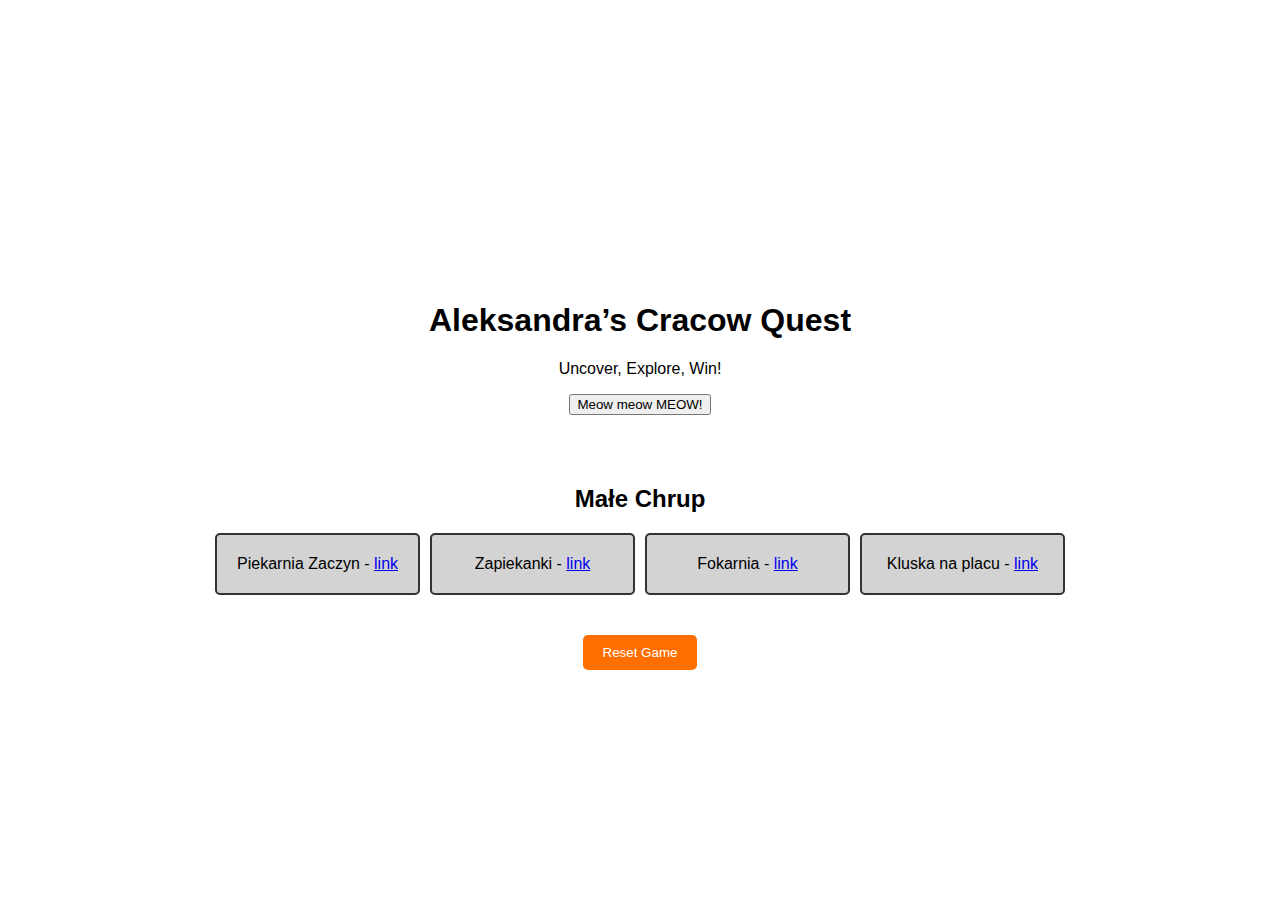
==== index.html @ 01f6c8a6 "z" ====
<!DOCTYPE html>
<html lang="en">
<head>
    <meta charset="UTF-8">
    <meta name="viewport" content="width=device-width, initial-scale=1.0">
    <title>Aleksandra’s Cracow Quest</title>
    <link href="https://fonts.googleapis.com/css2?family=Montserrat:wght@400;700&display=swap" rel="stylesheet">
    <link rel="stylesheet" href="styles.css">
</head>
<body>
    <!-- Landing Page -->
    <div class="landing-page">
        <div class="landing-box">
            <h1>Aleksandra’s Cracow Quest</h1>
            <p>Uncover, Explore, Win!</p>
            <button id="start-game">Meow meow MEOW!</button>
        </div>
    </div>

    <!-- Game Page (Hidden by default) -->
    <div class="game-board hidden">
        <div class="grid-section">
            <h2>Małe Chrup</h2>
            <div class="grid-container">
                <div class="grid-item" data-row="0" data-col="0">Piekarnia Zaczyn - <a href="#">link</a></div>
                <div class="grid-item" data-row="0" data-col="1">Zapiekanki - <a href="#">link</a></div>
                <div class="grid-item" data-row="0" data-col="2">Fokarnia - <a href="#">link</a></div>
                <div class="grid-item" data-row="0" data-col="3">Kluska na placu - <a href="#">link</a></div>
            </div>
        </div>

        <!-- Additional grid sections like above... -->

        <!-- Reset Game Button -->
        <button id="reset-game">Reset Game</button>
    </div>

    <!-- Popup for winning messages -->
    <div id="popup" class="hidden">
        <p id="popup-text"></p>
        <button id="close-popup">Close</button>
    </div>

    <script>
        // Switch from landing page to game
        document.getElementById('start-game').addEventListener('click', function () {
            document.querySelector('.landing-page').style.display = 'none';
            document.querySelector('.game-board').classList.remove('hidden');
        });

        // Placeholder for game logic and popup handling
        document.getElementById('reset-game').addEventListener('click', function () {
            location.reload(); // Reset the game
        });
    </script>
</body>
</html>
---- styles.css ----
/* General Styles */
body {
    font-family: 'Lengthwise', sans-serif;
    background: url('background-cracow.jpg') no-repeat center center fixed;
    background-size: cover;
    margin: 0;
    display: flex;
    flex-direction: column;
    align-items: center;
    justify-content: center;
    height: 100vh;
}

/* Landing Page */
.landing-page {
    text-align: center;
    background-color: rgba(255, 255, 255, 0.8);
    padding: 50px;
    border-radius: 10px;
}

.hidden {
    display: none;
}

/* Game Board */
.game-board {
    text-align: center;
    display: flex;
    flex-direction: column;
    align-items: center;
}

.grid-container {
    display: grid;
    grid-template-columns: repeat(4, 1fr);
    gap: 10px;
    margin: 20px 0;
}

.grid-item {
    background-color: lightgrey;
    padding: 20px;
    border: 2px solid #333;
    border-radius: 5px;
    cursor: pointer;
    transition: background-color 0.3s;
}

.grid-item.selected {
    background-color: #6a1b9a;
    color: white;
}

/* Popup */
.popup {
    position: fixed;
    top: 50%;
    left: 50%;
    transform: translate(-50%, -50%);
    background-color: white;
    padding: 30px;
    border-radius: 10px;
    box-shadow: 0px 0px 10px rgba(0, 0, 0, 0.5);
    z-index: 1000;
}

.popup-content {
    text-align: center;
}

/* Reset Button */
#reset-game {
    margin-top: 20px;
    padding: 10px 20px;
    background-color: #ff6f00;
    color: white;
    border: none;
    border-radius: 5px;
    cursor: pointer;
}
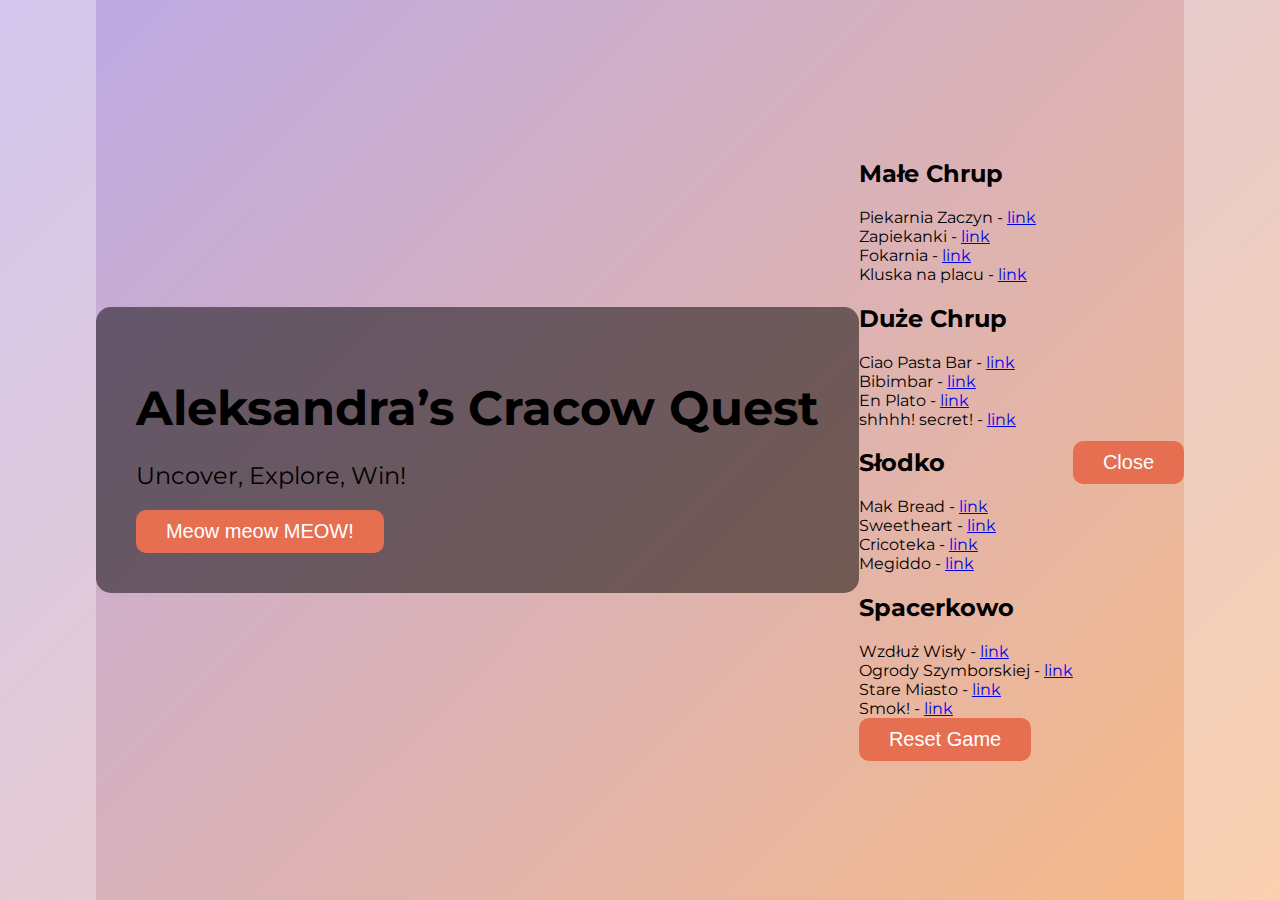
==== commit 8cce1b06: "nowy chat" ====
--- a/index.html
+++ b/index.html
@@ -29,7 +29,35 @@
             </div>
         </div>
 
-        <!-- Additional grid sections like above... -->
+        <div class="grid-section">
+            <h2>Duże Chrup</h2>
+            <div class="grid-container">
+                <div class="grid-item" data-row="1" data-col="0">Ciao Pasta Bar - <a href="#">link</a></div>
+                <div class="grid-item" data-row="1" data-col="1">Bibimbar - <a href="#">link</a></div>
+                <div class="grid-item" data-row="1" data-col="2">En Plato - <a href="#">link</a></div>
+                <div class="grid-item" data-row="1" data-col="3">shhhh! secret! - <a href="#">link</a></div>
+            </div>
+        </div>
+
+        <div class="grid-section">
+            <h2>Słodko</h2>
+            <div class="grid-container">
+                <div class="grid-item" data-row="2" data-col="0">Mak Bread - <a href="#">link</a></div>
+                <div class="grid-item" data-row="2" data-col="1">Sweetheart - <a href="#">link</a></div>
+                <div class="grid-item" data-row="2" data-col="2">Cricoteka - <a href="#">link</a></div>
+                <div class="grid-item" data-row="2" data-col="3">Megiddo - <a href="#">link</a></div>
+            </div>
+        </div>
+
+        <div class="grid-section">
+            <h2>Spacerkowo</h2>
+            <div class="grid-container">
+                <div class="grid-item" data-row="3" data-col="0">Wzdłuż Wisły - <a href="#">link</a></div>
+                <div class="grid-item" data-row="3" data-col="1">Ogrody Szymborskiej - <a href="#">link</a></div>
+                <div class="grid-item" data-row="3" data-col="2">Stare Miasto - <a href="#">link</a></div>
+                <div class="grid-item" data-row="3" data-col="3">Smok! - <a href="#">link</a></div>
+            </div>
+        </div>
 
         <!-- Reset Game Button -->
         <button id="reset-game">Reset Game</button>
@@ -49,8 +77,79 @@
         });
 
         // Placeholder for game logic and popup handling
+        let gridItems = document.querySelectorAll('.grid-item');
+        let gridState = Array(4).fill(null).map(() => Array(4).fill(false));
+        let prizesWon = 0;
+
+        const winMessages = [
+            "You won baby prize! Play more to find out what's the next prize",
+            "Whoa Lady! You rock! Ask Aleks for Your present!",
+            "Okey okey chill GIRL! Now Aleks will bankrupt",
+            "You won special kiss... Ask Aleks!"
+        ];
+
+        gridItems.forEach(item => {
+            item.addEventListener('click', function () {
+                if (!item.classList.contains('clicked')) {
+                    item.classList.add('clicked');
+                    item.style.backgroundColor = "#4CAF50"; // Change color on click
+                    let row = parseInt(item.getAttribute('data-row'));
+                    let col = parseInt(item.getAttribute('data-col'));
+                    gridState[row][col] = true;
+                    checkForWin();
+                }
+            });
+        });
+
+        function checkForWin() {
+            if (prizesWon < 4) {
+                if (checkRows() || checkCols() || checkDiagonals()) {
+                    showPopup(prizesWon);
+                    prizesWon++;
+                }
+            }
+        }
+
+        function checkRows() {
+            for (let i = 0; i < 4; i++) {
+                if (gridState[i].every(val => val === true)) {
+                    return true;
+                }
+            }
+            return false;
+        }
+
+        function checkCols() {
+            for (let col = 0; col < 4; col++) {
+                if (gridState.every(row => row[col] === true)) {
+                    return true;
+                }
+            }
+            return false;
+        }
+
+        function checkDiagonals() {
+            if (prizesWon < 2 && (gridState[0][0] && gridState[1][1] && gridState[2][2] && gridState[3][3])) {
+                return true; // First diagonal
+            }
+            if (prizesWon < 2 && (gridState[0][3] && gridState[1][2] && gridState[2][1] && gridState[3][0])) {
+                return true; // Second diagonal
+            }
+            return false;
+        }
+
+        function showPopup(winIndex) {
+            document.getElementById('popup-text').innerText = winMessages[winIndex];
+            document.getElementById('popup').classList.remove('hidden');
+        }
+
+        document.getElementById('close-popup').addEventListener('click', function () {
+            document.getElementById('popup').classList.add('hidden');
+        });
+
+        // Reset Button functionality
         document.getElementById('reset-game').addEventListener('click', function () {
-            location.reload(); // Reset the game
+            location.reload(); // Reload the page to reset the game
         });
     </script>
 </body>
--- a/styles.css
+++ b/styles.css
@@ -1,81 +1,47 @@
-/* General Styles */
-body {
-    font-family: 'Lengthwise', sans-serif;
-    background: url('background-cracow.jpg') no-repeat center center fixed;
+body, html {
+    margin: 0;
+    padding: 0;
+    height: 100%;
+    display: flex;
+    justify-content: center;
+    align-items: center;
+    background: linear-gradient(135deg, rgba(167, 142, 220, 0.5), rgba(244, 162, 97, 0.5)), 
+    url('https://angloville.com/wp-content/uploads/2023/05/1-1-1000x500.png') no-repeat center center;
     background-size: cover;
-    margin: 0;
-    display: flex;
-    flex-direction: column;
-    align-items: center;
-    justify-content: center;
-    height: 100vh;
+    font-family: 'Montserrat', sans-serif;
 }
 
-/* Landing Page */
-.landing-page {
+.landing-container {
     text-align: center;
-    background-color: rgba(255, 255, 255, 0.8);
-    padding: 50px;
-    border-radius: 10px;
+    color: #fff;
 }
 
-.hidden {
-    display: none;
+.landing-box {
+    background: rgba(0, 0, 0, 0.5);
+    padding: 40px;
+    border-radius: 15px;
 }
 
-/* Game Board */
-.game-board {
-    text-align: center;
-    display: flex;
-    flex-direction: column;
-    align-items: center;
+h1 {
+    font-size: 48px;
+    margin-bottom: 10px;
 }
 
-.grid-container {
-    display: grid;
-    grid-template-columns: repeat(4, 1fr);
-    gap: 10px;
-    margin: 20px 0;
+p {
+    font-size: 24px;
+    margin-bottom: 20px;
 }
 
-.grid-item {
-    background-color: lightgrey;
-    padding: 20px;
-    border: 2px solid #333;
-    border-radius: 5px;
+button {
+    font-size: 20px;
+    padding: 10px 30px;
+    background-color: #e76f51;
+    color: #fff;
+    border: none;
+    border-radius: 10px;
     cursor: pointer;
-    transition: background-color 0.3s;
 }
 
-.grid-item.selected {
-    background-color: #6a1b9a;
-    color: white;
+button:hover {
+    background-color: #f4a261;
 }
-
-/* Popup */
-.popup {
-    position: fixed;
-    top: 50%;
-    left: 50%;
-    transform: translate(-50%, -50%);
-    background-color: white;
-    padding: 30px;
-    border-radius: 10px;
-    box-shadow: 0px 0px 10px rgba(0, 0, 0, 0.5);
-    z-index: 1000;
-}
-
-.popup-content {
-    text-align: center;
-}
-
-/* Reset Button */
-#reset-game {
-    margin-top: 20px;
-    padding: 10px 20px;
-    background-color: #ff6f00;
-    color: white;
-    border: none;
-    border-radius: 5px;
-    cursor: pointer;
-}
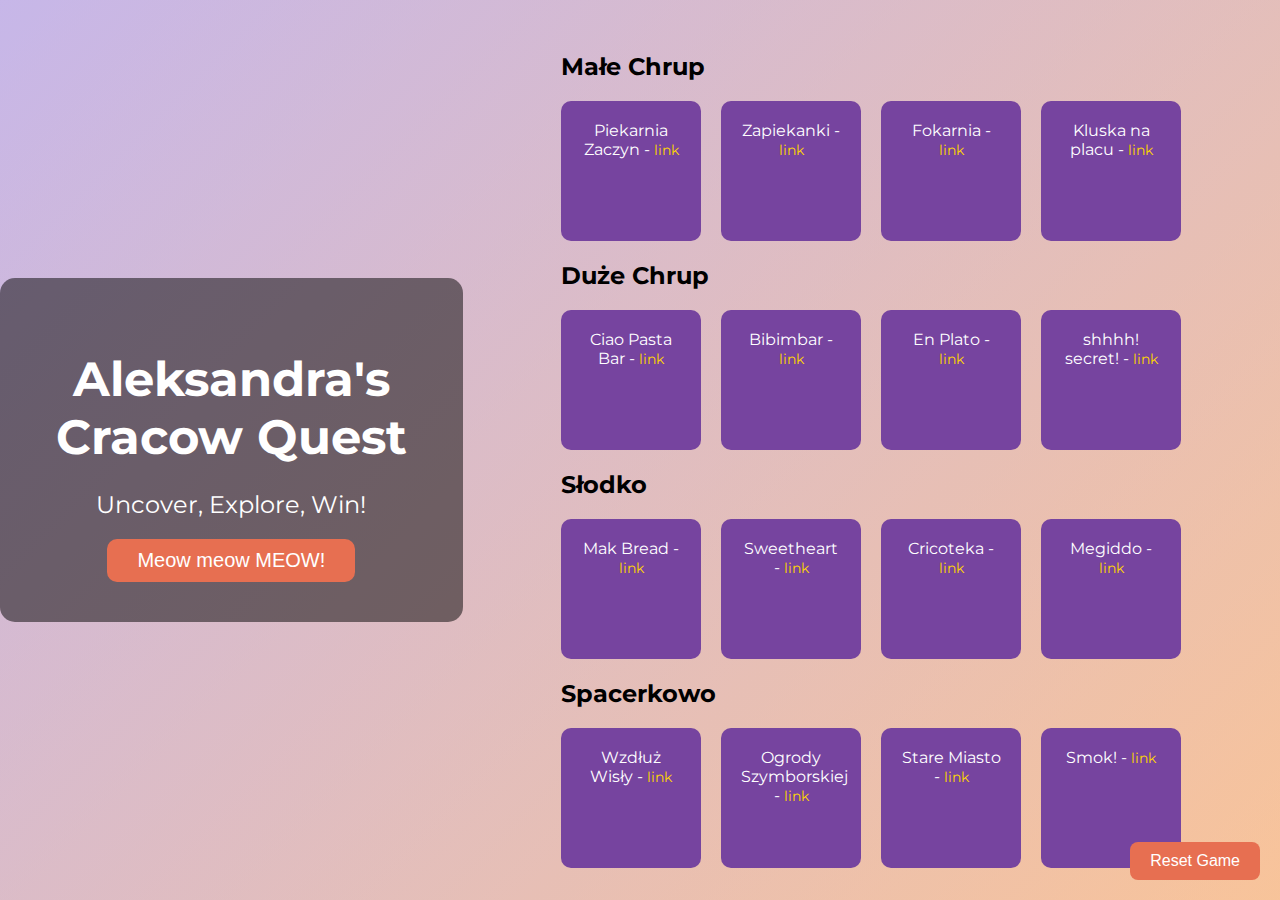
==== commit 4469e3fc: "cursor" ====
--- a/index.html
+++ b/index.html
@@ -3,7 +3,7 @@
 <head>
     <meta charset="UTF-8">
     <meta name="viewport" content="width=device-width, initial-scale=1.0">
-    <title>Aleksandra’s Cracow Quest</title>
+    <title>Aleksandra's Cracow Quest</title>
     <link href="https://fonts.googleapis.com/css2?family=Montserrat:wght@400;700&display=swap" rel="stylesheet">
     <link rel="stylesheet" href="styles.css">
 </head>
@@ -11,7 +11,7 @@
     <!-- Landing Page -->
     <div class="landing-page">
         <div class="landing-box">
-            <h1>Aleksandra’s Cracow Quest</h1>
+            <h1>Aleksandra's Cracow Quest</h1>
             <p>Uncover, Explore, Win!</p>
             <button id="start-game">Meow meow MEOW!</button>
         </div>
--- a/styles.css
+++ b/styles.css
@@ -1,17 +1,19 @@
+/* General Page Styles */
 body, html {
     margin: 0;
     padding: 0;
     height: 100%;
+    font-family: 'Montserrat', sans-serif;
     display: flex;
     justify-content: center;
     align-items: center;
-    background: linear-gradient(135deg, rgba(167, 142, 220, 0.5), rgba(244, 162, 97, 0.5)), 
+    background: linear-gradient(135deg, rgba(167, 142, 220, 0.4), rgba(244, 162, 97, 0.4)), 
     url('https://angloville.com/wp-content/uploads/2023/05/1-1-1000x500.png') no-repeat center center;
     background-size: cover;
-    font-family: 'Montserrat', sans-serif;
 }
 
-.landing-container {
+/* Landing Page */
+.landing-page {
     text-align: center;
     color: #fff;
 }
@@ -45,3 +47,108 @@
 button:hover {
     background-color: #f4a261;
 }
+
+/* Game Board */
+.hidden {
+    display: none;
+}
+
+.game-board {
+    display: flex;
+    flex-direction: column;
+    justify-content: center;
+    align-items: center;
+    height: auto;
+    width: 100%;
+    margin: 0 auto;
+    padding: 20px;
+}
+
+.grid-container {
+    display: grid;
+    grid-template-columns: repeat(4, 1fr); 
+    gap: 20px;
+    justify-items: center;
+    max-width: 80vw;
+}
+
+/* Grid items */
+.grid-item {
+    width: 100px;
+    height: 100px;
+    padding: 20px;
+    background-color: #76449f;
+    border-radius: 10px;
+    color: #FFF;
+    text-align: center;
+    cursor: pointer;
+    transition: background-color 0.3s ease;
+}
+
+.grid-item a {
+    color: #FFD700;
+    font-size: 14px;
+    text-decoration: none;
+}
+
+.grid-item a:hover {
+    color: #FFF;
+    text-decoration: underline;
+}
+
+.grid-item.clicked {
+    background-color: #4CAF50;
+}
+
+/* Popup */
+#popup {
+    z-index: 1000;
+    position: fixed;
+    top: 50%;
+    left: 50%;
+    transform: translate(-50%, -50%);
+    background-color: #fff;
+    padding: 20px;
+    border-radius: 10px;
+    text-align: center;
+    box-shadow: 0 4px 12px rgba(0, 0, 0, 0.2);
+    width: 350px;
+}
+
+#popup p {
+    font-size: 20px;
+    color: #333;
+}
+
+#close-popup {
+    padding: 10px 20px;
+    background-color: #f4a261;
+    color: white;
+    border: none;
+    border-radius: 8px;
+    cursor: pointer;
+}
+
+#close-popup:hover {
+    background-color: #e76f51;
+}
+
+/* Reset Button */
+#reset-game {
+    position: fixed;
+    bottom: 20px;
+    right: 20px;
+    padding: 10px 20px;
+    background-color: #e76f51;
+    color: white;
+    border: none;
+    border-radius: 8px;
+    font-size: 16px;
+    cursor: pointer;
+}
+
+#reset-game:hover {
+    background-color: #f4a261;
+}
+
+/* Add other styles here */
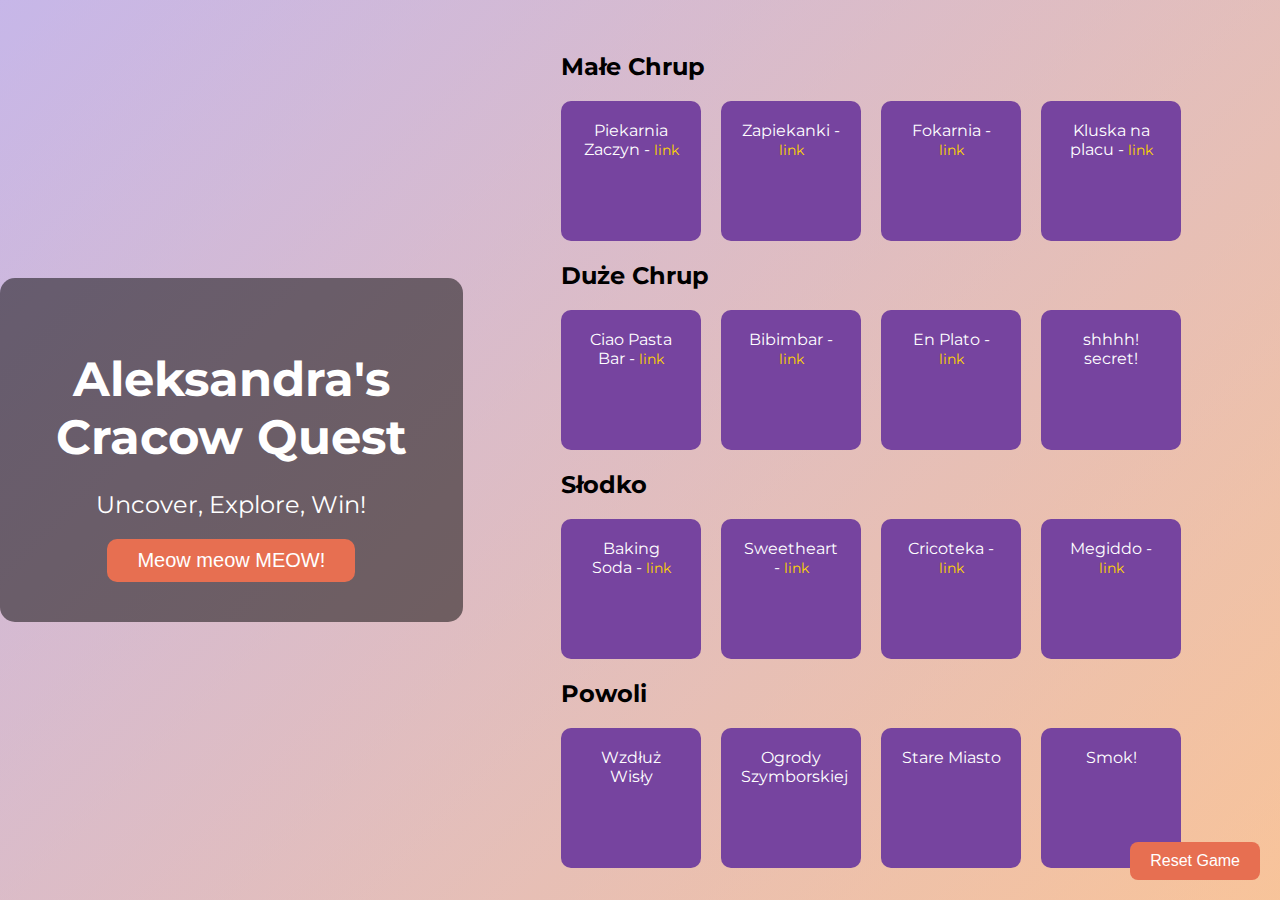
==== commit d1a19b82: "cursor 2" ====
--- a/index.html
+++ b/index.html
@@ -22,40 +22,40 @@
         <div class="grid-section">
             <h2>Małe Chrup</h2>
             <div class="grid-container">
-                <div class="grid-item" data-row="0" data-col="0">Piekarnia Zaczyn - <a href="#">link</a></div>
-                <div class="grid-item" data-row="0" data-col="1">Zapiekanki - <a href="#">link</a></div>
-                <div class="grid-item" data-row="0" data-col="2">Fokarnia - <a href="#">link</a></div>
-                <div class="grid-item" data-row="0" data-col="3">Kluska na placu - <a href="#">link</a></div>
+                <div class="grid-item" data-row="0" data-col="0">Piekarnia Zaczyn - <a href="https://www.instagram.com/zaczyn.piekarnia/" target="_blank">link</a></div>
+                <div class="grid-item" data-row="0" data-col="1">Zapiekanki - <a href="https://g.co/kgs/DdKVeLZ" target="_blank">link</a></div>
+                <div class="grid-item" data-row="0" data-col="2">Fokarnia - <a href="https://www.instagram.com/fokarnia_focacceria/" target="_blank">link</a></div>
+                <div class="grid-item" data-row="0" data-col="3">Kluska na placu - <a href="https://www.instagram.com/kluska_krakow/" target="_blank">link</a></div>
             </div>
         </div>
 
         <div class="grid-section">
             <h2>Duże Chrup</h2>
             <div class="grid-container">
-                <div class="grid-item" data-row="1" data-col="0">Ciao Pasta Bar - <a href="#">link</a></div>
-                <div class="grid-item" data-row="1" data-col="1">Bibimbar - <a href="#">link</a></div>
-                <div class="grid-item" data-row="1" data-col="2">En Plato - <a href="#">link</a></div>
-                <div class="grid-item" data-row="1" data-col="3">shhhh! secret! - <a href="#">link</a></div>
+                <div class="grid-item" data-row="1" data-col="0">Ciao Pasta Bar - <a href="https://www.instagram.com/ciao.pastabar/" target="_blank">link</a></div>
+                <div class="grid-item" data-row="1" data-col="1">Bibimbar - <a href="https://www.instagram.com/bibimbar69/" target="_blank">link</a></div>
+                <div class="grid-item" data-row="1" data-col="2">En Plato - <a href="https://www.facebook.com/enplatopizzapasta/" target="_blank">link</a></div>
+                <div class="grid-item" data-row="1" data-col="3">shhhh! secret!</div>
             </div>
         </div>
 
         <div class="grid-section">
             <h2>Słodko</h2>
             <div class="grid-container">
-                <div class="grid-item" data-row="2" data-col="0">Mak Bread - <a href="#">link</a></div>
-                <div class="grid-item" data-row="2" data-col="1">Sweetheart - <a href="#">link</a></div>
-                <div class="grid-item" data-row="2" data-col="2">Cricoteka - <a href="#">link</a></div>
-                <div class="grid-item" data-row="2" data-col="3">Megiddo - <a href="#">link</a></div>
+                <div class="grid-item" data-row="2" data-col="0">Baking Soda - <a href="https://www.instagram.com/bakingsoda.pl/" target="_blank">link</a></div>
+                <div class="grid-item" data-row="2" data-col="1">Sweetheart - <a href="https://www.instagram.com/sweetheart_krakow/?locale=no" target="_blank">link</a></div>
+                <div class="grid-item" data-row="2" data-col="2">Cricoteka - <a href="https://www.instagram.com/freshcoffeeplace/?hl=en" target="_blank">link</a></div>
+                <div class="grid-item" data-row="2" data-col="3">Megiddo - <a href="https://www.instagram.com/megiddo.cafe.bakery/?hl=en" target="_blank">link</a></div>
             </div>
         </div>
 
         <div class="grid-section">
-            <h2>Spacerkowo</h2>
+            <h2>Powoli</h2>
             <div class="grid-container">
-                <div class="grid-item" data-row="3" data-col="0">Wzdłuż Wisły - <a href="#">link</a></div>
-                <div class="grid-item" data-row="3" data-col="1">Ogrody Szymborskiej - <a href="#">link</a></div>
-                <div class="grid-item" data-row="3" data-col="2">Stare Miasto - <a href="#">link</a></div>
-                <div class="grid-item" data-row="3" data-col="3">Smok! - <a href="#">link</a></div>
+                <div class="grid-item" data-row="3" data-col="0">Wzdłuż Wisły</div>
+                <div class="grid-item" data-row="3" data-col="1">Ogrody Szymborskiej</div>
+                <div class="grid-item" data-row="3" data-col="2">Stare Miasto</div>
+                <div class="grid-item" data-row="3" data-col="3">Smok!</div>
             </div>
         </div>
 
@@ -69,88 +69,6 @@
         <button id="close-popup">Close</button>
     </div>
 
-    <script>
-        // Switch from landing page to game
-        document.getElementById('start-game').addEventListener('click', function () {
-            document.querySelector('.landing-page').style.display = 'none';
-            document.querySelector('.game-board').classList.remove('hidden');
-        });
-
-        // Placeholder for game logic and popup handling
-        let gridItems = document.querySelectorAll('.grid-item');
-        let gridState = Array(4).fill(null).map(() => Array(4).fill(false));
-        let prizesWon = 0;
-
-        const winMessages = [
-            "You won baby prize! Play more to find out what's the next prize",
-            "Whoa Lady! You rock! Ask Aleks for Your present!",
-            "Okey okey chill GIRL! Now Aleks will bankrupt",
-            "You won special kiss... Ask Aleks!"
-        ];
-
-        gridItems.forEach(item => {
-            item.addEventListener('click', function () {
-                if (!item.classList.contains('clicked')) {
-                    item.classList.add('clicked');
-                    item.style.backgroundColor = "#4CAF50"; // Change color on click
-                    let row = parseInt(item.getAttribute('data-row'));
-                    let col = parseInt(item.getAttribute('data-col'));
-                    gridState[row][col] = true;
-                    checkForWin();
-                }
-            });
-        });
-
-        function checkForWin() {
-            if (prizesWon < 4) {
-                if (checkRows() || checkCols() || checkDiagonals()) {
-                    showPopup(prizesWon);
-                    prizesWon++;
-                }
-            }
-        }
-
-        function checkRows() {
-            for (let i = 0; i < 4; i++) {
-                if (gridState[i].every(val => val === true)) {
-                    return true;
-                }
-            }
-            return false;
-        }
-
-        function checkCols() {
-            for (let col = 0; col < 4; col++) {
-                if (gridState.every(row => row[col] === true)) {
-                    return true;
-                }
-            }
-            return false;
-        }
-
-        function checkDiagonals() {
-            if (prizesWon < 2 && (gridState[0][0] && gridState[1][1] && gridState[2][2] && gridState[3][3])) {
-                return true; // First diagonal
-            }
-            if (prizesWon < 2 && (gridState[0][3] && gridState[1][2] && gridState[2][1] && gridState[3][0])) {
-                return true; // Second diagonal
-            }
-            return false;
-        }
-
-        function showPopup(winIndex) {
-            document.getElementById('popup-text').innerText = winMessages[winIndex];
-            document.getElementById('popup').classList.remove('hidden');
-        }
-
-        document.getElementById('close-popup').addEventListener('click', function () {
-            document.getElementById('popup').classList.add('hidden');
-        });
-
-        // Reset Button functionality
-        document.getElementById('reset-game').addEventListener('click', function () {
-            location.reload(); // Reload the page to reset the game
-        });
-    </script>
+    <script src="scripts.js"></script>
 </body>
 </html>
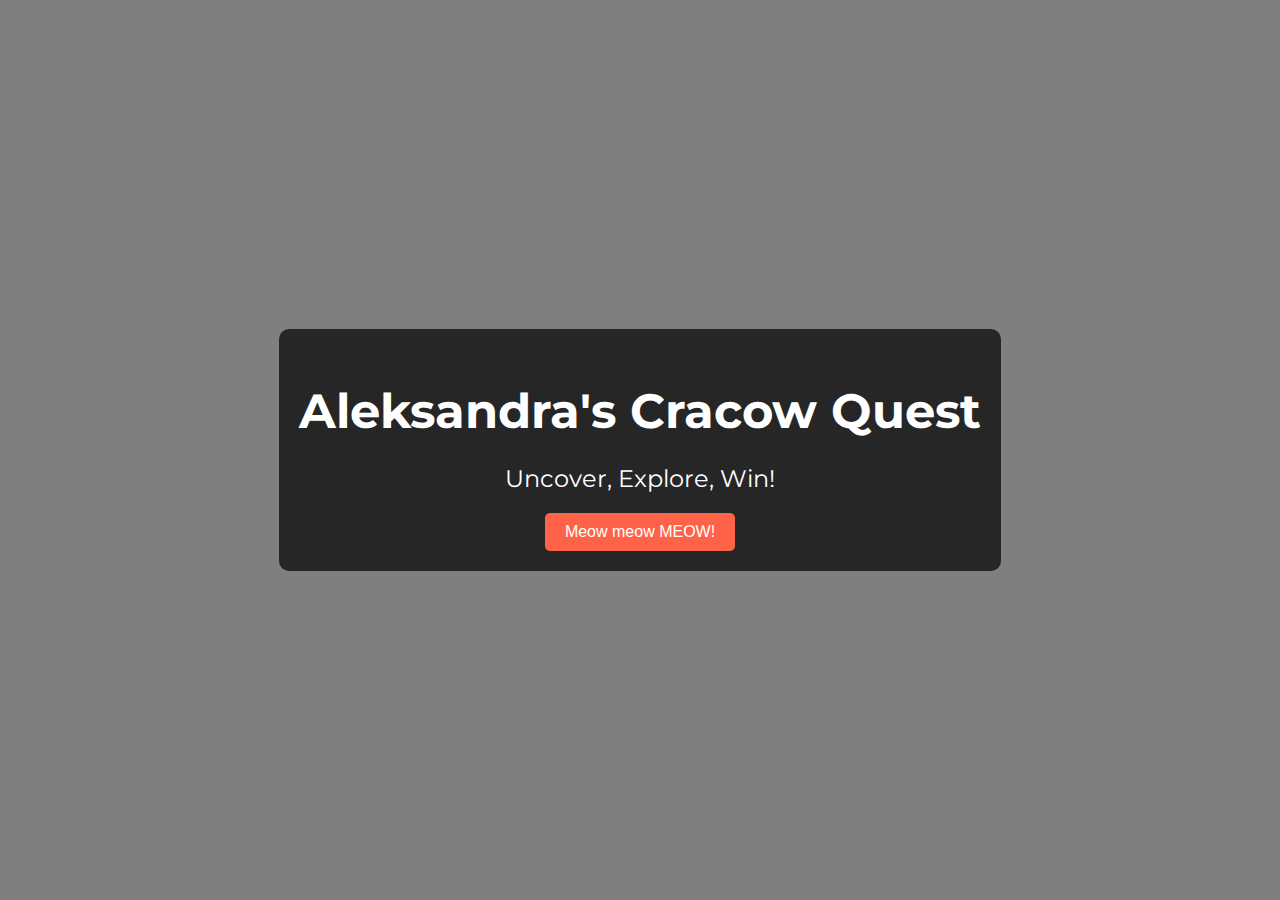
==== commit 3b0b1311: "ostatnia" ====
--- a/index.html
+++ b/index.html
@@ -22,19 +22,19 @@
         <div class="grid-section">
             <h2>Małe Chrup</h2>
             <div class="grid-container">
-                <div class="grid-item" data-row="0" data-col="0">Piekarnia Zaczyn - <a href="https://www.instagram.com/zaczyn.piekarnia/" target="_blank">link</a></div>
-                <div class="grid-item" data-row="0" data-col="1">Zapiekanki - <a href="https://g.co/kgs/DdKVeLZ" target="_blank">link</a></div>
-                <div class="grid-item" data-row="0" data-col="2">Fokarnia - <a href="https://www.instagram.com/fokarnia_focacceria/" target="_blank">link</a></div>
-                <div class="grid-item" data-row="0" data-col="3">Kluska na placu - <a href="https://www.instagram.com/kluska_krakow/" target="_blank">link</a></div>
+                <div class="grid-item" data-row="0" data-col="0">Piekarnia Zaczyn - <a href="https://www.instagram.com/zaczyn.piekarnia/">link</a></div>
+                <div class="grid-item" data-row="0" data-col="1">Zapiekanki - <a href="https://g.co/kgs/DdKVeLZ">link</a></div>
+                <div class="grid-item" data-row="0" data-col="2">Fokarnia - <a href="https://www.instagram.com/fokarnia_focacceria/">link</a></div>
+                <div class="grid-item" data-row="0" data-col="3">Kluska na placu - <a href="https://www.instagram.com/kluska_krakow/">link</a></div>
             </div>
         </div>
 
         <div class="grid-section">
             <h2>Duże Chrup</h2>
             <div class="grid-container">
-                <div class="grid-item" data-row="1" data-col="0">Ciao Pasta Bar - <a href="https://www.instagram.com/ciao.pastabar/" target="_blank">link</a></div>
-                <div class="grid-item" data-row="1" data-col="1">Bibimbar - <a href="https://www.instagram.com/bibimbar69/" target="_blank">link</a></div>
-                <div class="grid-item" data-row="1" data-col="2">En Plato - <a href="https://www.facebook.com/enplatopizzapasta/" target="_blank">link</a></div>
+                <div class="grid-item" data-row="1" data-col="0">Ciao Pasta Bar - <a href="https://www.instagram.com/ciao.pastabar/">link</a></div>
+                <div class="grid-item" data-row="1" data-col="1">Bibimbar - <a href="https://www.instagram.com/bibimbar69/">link</a></div>
+                <div class="grid-item" data-row="1" data-col="2">En Plato - <a href="https://www.facebook.com/enplatopizzapasta/">link</a></div>
                 <div class="grid-item" data-row="1" data-col="3">shhhh! secret!</div>
             </div>
         </div>
@@ -42,15 +42,15 @@
         <div class="grid-section">
             <h2>Słodko</h2>
             <div class="grid-container">
-                <div class="grid-item" data-row="2" data-col="0">Baking Soda - <a href="https://www.instagram.com/bakingsoda.pl/" target="_blank">link</a></div>
-                <div class="grid-item" data-row="2" data-col="1">Sweetheart - <a href="https://www.instagram.com/sweetheart_krakow/?locale=no" target="_blank">link</a></div>
-                <div class="grid-item" data-row="2" data-col="2">Cricoteka - <a href="https://www.instagram.com/freshcoffeeplace/?hl=en" target="_blank">link</a></div>
-                <div class="grid-item" data-row="2" data-col="3">Megiddo - <a href="https://www.instagram.com/megiddo.cafe.bakery/?hl=en" target="_blank">link</a></div>
+                <div class="grid-item" data-row="2" data-col="0">Baking Soda - <a href="https://www.instagram.com/bakingsoda.pl/">link</a></div>
+                <div class="grid-item" data-row="2" data-col="1">Sweetheart - <a href="https://www.instagram.com/sweetheart_krakow/?locale=no">link</a></div>
+                <div class="grid-item" data-row="2" data-col="2">Cricoteka - <a href="https://www.instagram.com/freshcoffeeplace/?hl=en">link</a></div>
+                <div class="grid-item" data-row="2" data-col="3">Megiddo - <a href="https://www.instagram.com/megiddo.cafe.bakery/?hl=en">link</a></div>
             </div>
         </div>
 
         <div class="grid-section">
-            <h2>Powoli</h2>
+            <h2>Spacerkowo</h2>
             <div class="grid-container">
                 <div class="grid-item" data-row="3" data-col="0">Wzdłuż Wisły</div>
                 <div class="grid-item" data-row="3" data-col="1">Ogrody Szymborskiej</div>
@@ -69,6 +69,95 @@
         <button id="close-popup">Close</button>
     </div>
 
-    <script src="scripts.js"></script>
+    <script>
+        // Switch from landing page to game
+        document.getElementById('start-game').addEventListener('click', function () {
+            document.querySelector('.landing-page').style.display = 'none';
+            document.querySelector('.game-board').classList.remove('hidden');
+        });
+
+        // Placeholder for game logic and popup handling
+        let gridItems = document.querySelectorAll('.grid-item');
+        let gridState = Array(4).fill(null).map(() => Array(4).fill(false));
+        let prizesWon = 0;
+
+        const winMessages = [
+            "You won baby prize! Play more to find out what's the next prize",
+            "Whoa Lady! You rock! Ask Aleks for Your present!",
+            "Okey okey chill GIRL! Now Aleks will bankrupt",
+            "You won special kiss... Ask Aleks!"
+        ];
+
+        gridItems.forEach(item => {
+            item.addEventListener('click', function () {
+                if (!item.classList.contains('clicked')) {
+                    item.classList.add('clicked');
+                    item.style.backgroundColor = "#4CAF50"; // Change color on click
+                    let row = parseInt(item.getAttribute('data-row'));
+                    let col = parseInt(item.getAttribute('data-col'));
+                    gridState[row][col] = true;
+                    checkForWin();
+                }
+            });
+        });
+
+        function checkForWin() {
+            if (prizesWon < 4) {
+                if (checkRows() || checkCols() || checkDiagonals()) {
+                    showPopup(prizesWon);
+                    prizesWon++;
+                }
+            }
+        }
+
+        function checkRows() {
+            for (let i = 0; i < 4; i++) {
+                if (gridState[i].every(val => val === true)) {
+                    return true;
+                }
+            }
+            return false;
+        }
+
+        function checkCols() {
+            for (let col = 0; col < 4; col++) {
+                if (gridState.every(row => row[col] === true)) {
+                    return true;
+                }
+            }
+            return false;
+        }
+
+        function checkDiagonals() {
+            if (gridState[0][0] && gridState[1][1] && gridState[2][2] && gridState[3][3]) {
+                return true; // First diagonal
+            }
+            if (gridState[0][3] && gridState[1][2] && gridState[2][1] && gridState[3][0]) {
+                return true; // Second diagonal
+            }
+            return false;
+        }
+
+        function showPopup(winIndex) {
+            document.getElementById('popup-text').innerText = winMessages[winIndex];
+            document.getElementById('popup').classList.remove('hidden');
+        }
+
+        document.getElementById('close-popup').addEventListener('click', function () {
+            document.getElementById('popup').classList.add('hidden');
+        });
+
+        // Reset Button functionality
+        document.getElementById('reset-game').addEventListener('click', function () {
+            // Reset game state without reloading the page
+            gridItems.forEach(item => {
+                item.classList.remove('clicked');
+                item.style.backgroundColor = "";
+            });
+            gridState = Array(4).fill(null).map(() => Array(4).fill(false));
+            prizesWon = 0;
+            document.getElementById('popup').classList.add('hidden');
+        });
+    </script>
 </body>
 </html>
--- a/styles.css
+++ b/styles.css
@@ -1,27 +1,27 @@
-/* General Page Styles */
-body, html {
+/* General Styles */
+body {
+    font-family: 'Montserrat', sans-serif;
+    background: url('background.jpg') no-repeat center center fixed;
+    background-size: cover;
+    color: #fff;
+    text-align: center;
     margin: 0;
     padding: 0;
-    height: 100%;
-    font-family: 'Montserrat', sans-serif;
-    display: flex;
-    justify-content: center;
-    align-items: center;
-    background: linear-gradient(135deg, rgba(167, 142, 220, 0.4), rgba(244, 162, 97, 0.4)), 
-    url('https://angloville.com/wp-content/uploads/2023/05/1-1-1000x500.png') no-repeat center center;
-    background-size: cover;
 }
 
 /* Landing Page */
 .landing-page {
-    text-align: center;
-    color: #fff;
+    display: flex;
+    justify-content: center;
+    align-items: center;
+    height: 100vh;
+    background: rgba(0, 0, 0, 0.5);
 }
 
 .landing-box {
-    background: rgba(0, 0, 0, 0.5);
-    padding: 40px;
-    border-radius: 15px;
+    background: rgba(0, 0, 0, 0.7);
+    padding: 20px;
+    border-radius: 10px;
 }
 
 h1 {
@@ -35,17 +35,18 @@
 }
 
 button {
-    font-size: 20px;
-    padding: 10px 30px;
-    background-color: #e76f51;
-    color: #fff;
+    background-color: #FF6347;
+    color: white;
     border: none;
-    border-radius: 10px;
+    padding: 10px 20px;
+    font-size: 16px;
     cursor: pointer;
+    border-radius: 5px;
+    transition: background-color 0.3s;
 }
 
 button:hover {
-    background-color: #f4a261;
+    background-color: #FF4500;
 }
 
 /* Game Board */
@@ -54,50 +55,64 @@
 }
 
 .game-board {
-    display: flex;
-    flex-direction: column;
-    justify-content: center;
-    align-items: center;
-    height: auto;
-    width: 100%;
-    margin: 0 auto;
     padding: 20px;
 }
 
+.grid-section {
+    margin-bottom: 20px;
+}
+
 .grid-container {
-    display: grid;
-    grid-template-columns: repeat(4, 1fr); 
-    gap: 20px;
-    justify-items: center;
-    max-width: 80vw;
+    display: flex;
+    justify-content: center;
+    flex-wrap: wrap;
 }
 
 /* Grid items */
 .grid-item {
-    width: 100px;
-    height: 100px;
+    background-color: #6A0DAD;
+    color: white;
     padding: 20px;
-    background-color: #76449f;
+    margin: 10px;
     border-radius: 10px;
-    color: #FFF;
-    text-align: center;
     cursor: pointer;
-    transition: background-color 0.3s ease;
+    transition: background-color 0.3s;
 }
 
 .grid-item a {
     color: #FFD700;
-    font-size: 14px;
     text-decoration: none;
 }
 
 .grid-item a:hover {
-    color: #FFF;
     text-decoration: underline;
 }
 
+/* Category names in white */
+.grid-section h2 {
+    color: white;
+}
+
+/* Different shades of purple for each category */
+.grid-item[data-row="0"] {
+    background-color: #4B0082; /* Darker purple */
+}
+
+.grid-item[data-row="1"] {
+    background-color: #800080; /* Medium purple */
+}
+
+.grid-item[data-row="2"] {
+    background-color: #9370DB; /* Light purple */
+}
+
+.grid-item[data-row="3"] {
+    background-color: #D8BFD8; /* Lighter purple */
+}
+
+/* Change color on click */
 .grid-item.clicked {
-    background-color: #4CAF50;
+    background-color: #4CAF50; /* Green */
 }
 
 /* Popup */
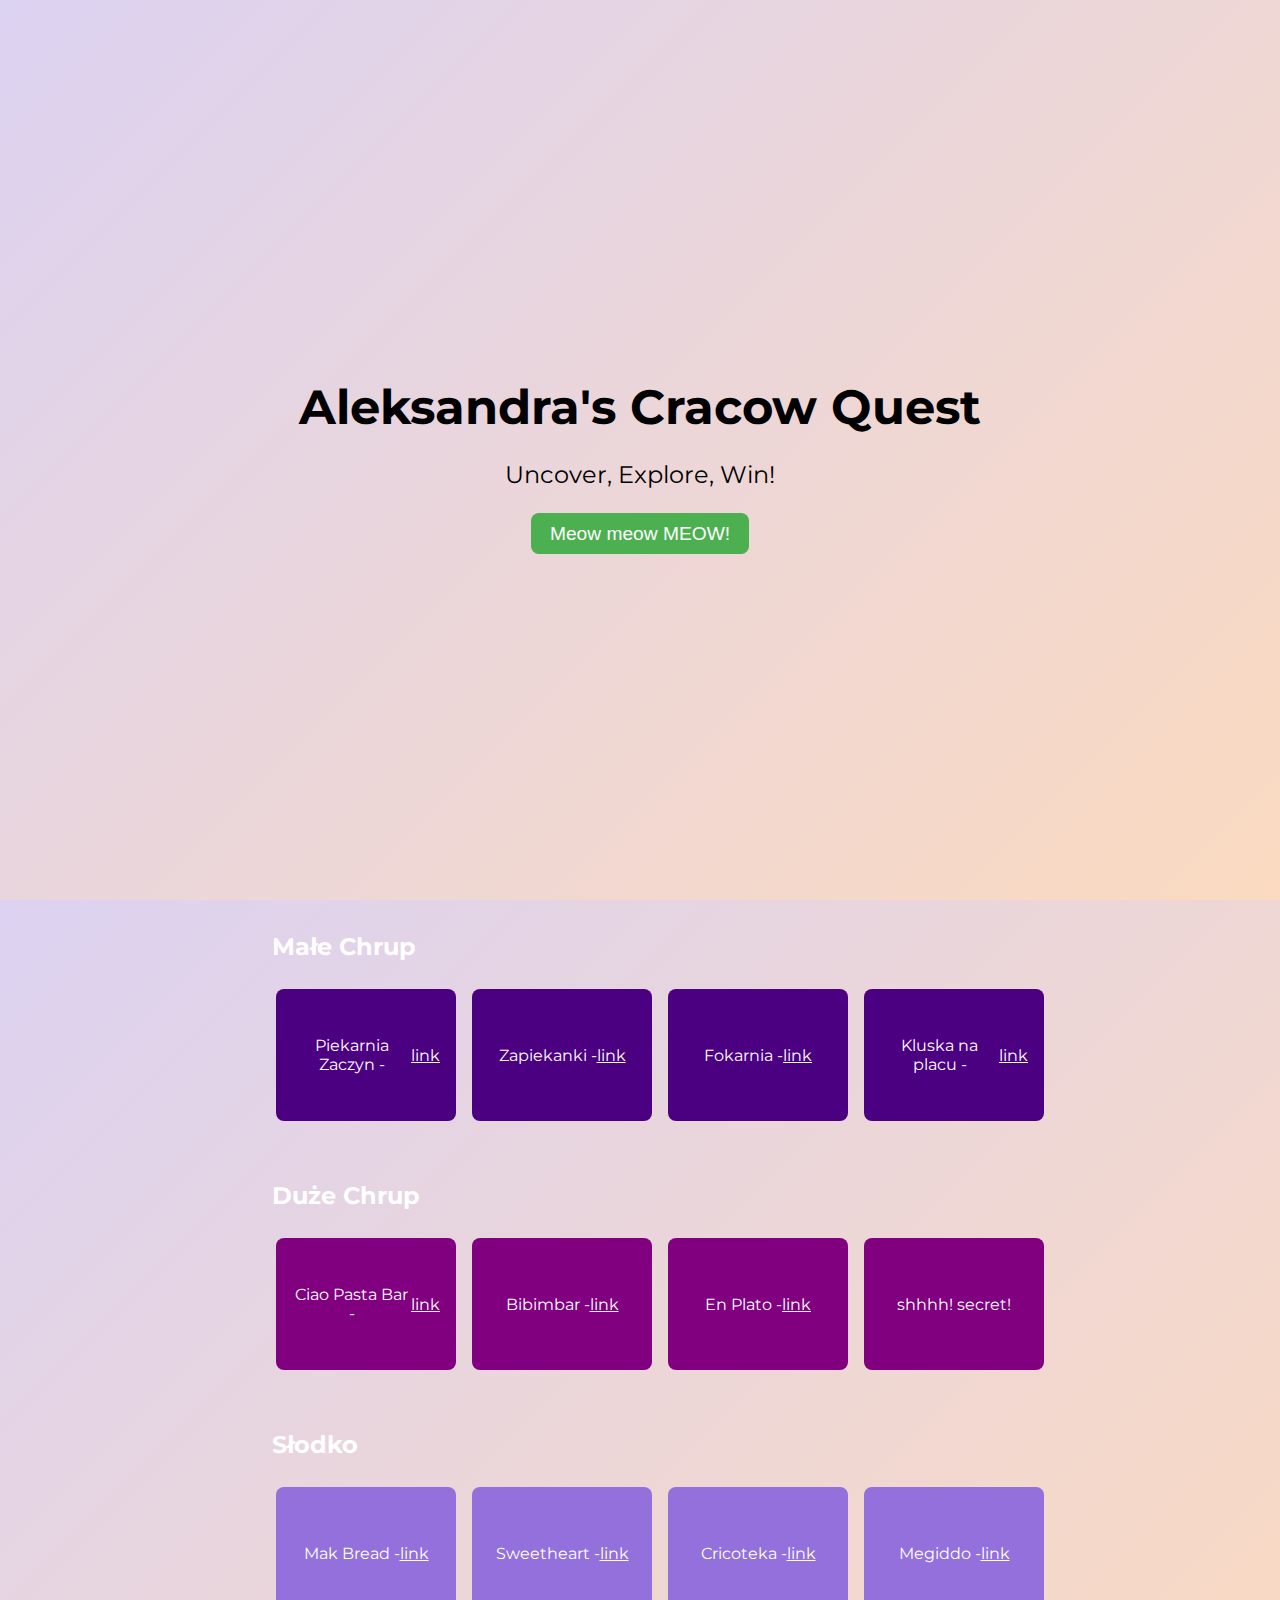
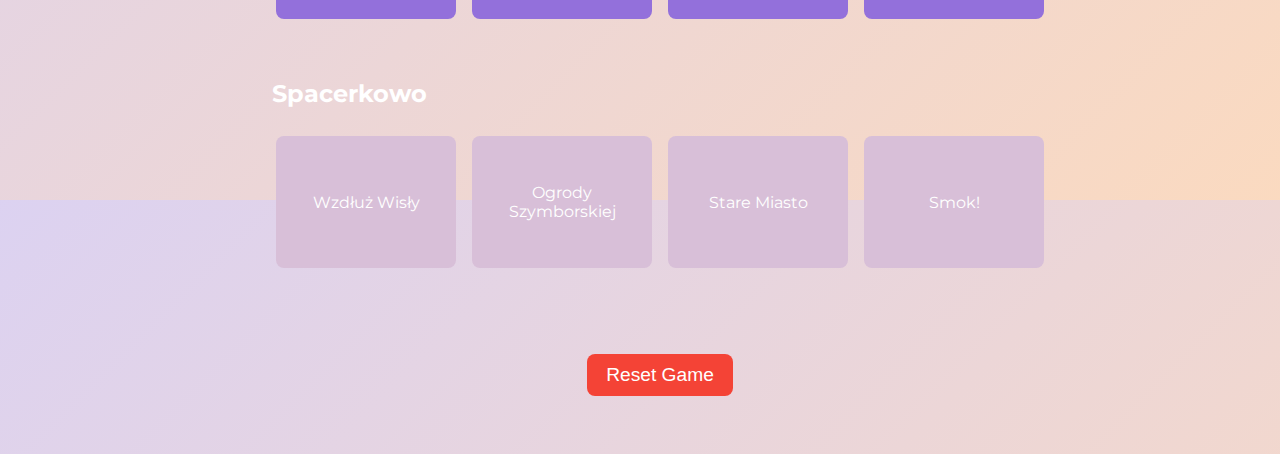
==== commit 6ea60325: "Update index.html" ====
--- a/index.html
+++ b/index.html
@@ -42,7 +42,7 @@
         <div class="grid-section">
             <h2>Słodko</h2>
             <div class="grid-container">
-                <div class="grid-item" data-row="2" data-col="0">Baking Soda - <a href="https://www.instagram.com/bakingsoda.pl/">link</a></div>
+                <div class="grid-item" data-row="2" data-col="0">Mak Bread - <a href="https://www.instagram.com/mak_bread_coffee/?hl=en">link</a></div>
                 <div class="grid-item" data-row="2" data-col="1">Sweetheart - <a href="https://www.instagram.com/sweetheart_krakow/?locale=no">link</a></div>
                 <div class="grid-item" data-row="2" data-col="2">Cricoteka - <a href="https://www.instagram.com/freshcoffeeplace/?hl=en">link</a></div>
                 <div class="grid-item" data-row="2" data-col="3">Megiddo - <a href="https://www.instagram.com/megiddo.cafe.bakery/?hl=en">link</a></div>
@@ -88,6 +88,8 @@
             "You won special kiss... Ask Aleks!"
         ];
 
+        const meowSound = new Audio('cat-meow.wav');
+
         gridItems.forEach(item => {
             item.addEventListener('click', function () {
                 if (!item.classList.contains('clicked')) {
@@ -96,6 +98,7 @@
                     let row = parseInt(item.getAttribute('data-row'));
                     let col = parseInt(item.getAttribute('data-col'));
                     gridState[row][col] = true;
+                    meowSound.play(); // Play meow sound on click
                     checkForWin();
                 }
             });
@@ -147,9 +150,7 @@
             document.getElementById('popup').classList.add('hidden');
         });
 
-        // Reset Button functionality
         document.getElementById('reset-game').addEventListener('click', function () {
-            // Reset game state without reloading the page
             gridItems.forEach(item => {
                 item.classList.remove('clicked');
                 item.style.backgroundColor = "";
--- a/styles.css
+++ b/styles.css
@@ -1,52 +1,52 @@
-/* General Styles */
+/* General Page Styles */
 body {
     font-family: 'Montserrat', sans-serif;
-    background: url('background.jpg') no-repeat center center fixed;
-    background-size: cover;
-    color: #fff;
-    text-align: center;
     margin: 0;
     padding: 0;
-}
-
-/* Landing Page */
-.landing-page {
+    background: linear-gradient(135deg, rgba(167, 142, 220, 0.4), rgba(244, 162, 97, 0.4)), 
+                url('https://angloville.com/wp-content/uploads/2023/05/1-1-1000x500.png') no-repeat center center;
+    background-size: cover;
+    height: 100vh;
+    width: 100vw;
+    overflow: hidden;
+}
+
+.landing-page, .game-board {
     display: flex;
     justify-content: center;
     align-items: center;
     height: 100vh;
-    background: rgba(0, 0, 0, 0.5);
-}
-
+    width: 100vw;
+    flex-direction: column;
+}
+
+/* Landing Page */
 .landing-box {
-    background: rgba(0, 0, 0, 0.7);
-    padding: 20px;
-    border-radius: 10px;
-}
-
-h1 {
-    font-size: 48px;
-    margin-bottom: 10px;
-}
-
-p {
-    font-size: 24px;
-    margin-bottom: 20px;
-}
-
-button {
-    background-color: #FF6347;
+    text-align: center;
+}
+
+.landing-box h1 {
+    font-size: 3em;
+    margin-bottom: 0.5em;
+}
+
+.landing-box p {
+    font-size: 1.5em;
+    margin-bottom: 1em;
+}
+
+.landing-box button {
+    font-size: 1.2em;
+    padding: 0.5em 1em;
+    background-color: #4CAF50;
     color: white;
     border: none;
-    padding: 10px 20px;
-    font-size: 16px;
-    cursor: pointer;
-    border-radius: 5px;
-    transition: background-color 0.3s;
-}
-
-button:hover {
-    background-color: #FF4500;
+    cursor: pointer;
+    border-radius: 8px;
+}
+
+.landing-box button:hover {
+    background-color: #45a049;
 }
 
 /* Game Board */
@@ -54,116 +54,165 @@
     display: none;
 }
 
+.grid-section {
+    margin-bottom: 2em;
+    width: 100%;
+    max-width: 800px;
+}
+
+.grid-section h2 {
+    color: white;
+    text-align: left;
+    padding: 0.5em;
+    margin: 0;
+}
+
 .game-board {
+    display: flex;
+    flex-direction: column;
+    justify-content: center;
+    align-items: center;
+    height: auto;
+    width: 100%;
+    margin: 0 auto;
     padding: 20px;
 }
 
-.grid-section {
-    margin-bottom: 20px;
-}
-
 .grid-container {
-    display: flex;
-    justify-content: center;
-    flex-wrap: wrap;
+    display: grid;
+    grid-template-columns: repeat(4, 1fr);
+    gap: 1em;
+    padding: 1em;
 }
 
 /* Grid items */
 .grid-item {
-    background-color: #6A0DAD;
-    color: white;
-    padding: 20px;
-    margin: 10px;
-    border-radius: 10px;
-    cursor: pointer;
-    transition: background-color 0.3s;
+    background-color: #6a0dad; /* Default dark purple */
+    color: white;
+    padding: 1em;
+    text-align: center;
+    border-radius: 8px;
+    cursor: pointer;
+    height: 100px; /* Ensure uniform height */
+    display: flex;
+    align-items: center;
+    justify-content: center;
 }
 
 .grid-item a {
-    color: #FFD700;
-    text-decoration: none;
+    color: white;
+    text-decoration: underline;
 }
 
 .grid-item a:hover {
+    color: #FFF;
     text-decoration: underline;
 }
 
-/* Category names in white */
-.grid-section h2 {
-    color: white;
-}
-
-/* Different shades of purple for each category */
-.grid-item[data-row="0"] {
-    background-color: #4B0082; /* Darker purple */
-}
-
-.grid-item[data-row="1"] {
-    background-color: #800080; /* Medium purple */
-}
-
-.grid-item[data-row="2"] {
-    background-color: #9370DB; /* Light purple */
-}
-
-.grid-item[data-row="3"] {
-    background-color: #D8BFD8; /* Lighter purple */
-}
-
-/* Change color on click */
 .grid-item.clicked {
-    background-color: #4CAF50; /* Green */
+    background-color: #4CAF50; /* Green when clicked */
 }
 
 /* Popup */
 #popup {
-    z-index: 1000;
     position: fixed;
     top: 50%;
     left: 50%;
     transform: translate(-50%, -50%);
-    background-color: #fff;
-    padding: 20px;
-    border-radius: 10px;
+    background-color: white;
+    padding: 2em;
+    box-shadow: 0 0 10px rgba(0, 0, 0, 0.1);
     text-align: center;
-    box-shadow: 0 4px 12px rgba(0, 0, 0, 0.2);
-    width: 350px;
+    border-radius: 8px;
 }
 
 #popup p {
-    font-size: 20px;
-    color: #333;
-}
-
-#close-popup {
-    padding: 10px 20px;
-    background-color: #f4a261;
+    margin-bottom: 1em;
+}
+
+#popup button {
+    padding: 0.5em 1em;
+    font-size: 1em;
+    background-color: #4CAF50;
     color: white;
     border: none;
-    border-radius: 8px;
-    cursor: pointer;
-}
-
-#close-popup:hover {
-    background-color: #e76f51;
+    cursor: pointer;
+    border-radius: 8px;
+}
+
+#popup button:hover {
+    background-color: #45a049;
 }
 
 /* Reset Button */
 #reset-game {
-    position: fixed;
-    bottom: 20px;
-    right: 20px;
-    padding: 10px 20px;
-    background-color: #e76f51;
+    display: block;
+    margin: 2em auto;
+    padding: 0.5em 1em;
+    font-size: 1.2em;
+    background-color: #f44336;
     color: white;
     border: none;
-    border-radius: 8px;
-    font-size: 16px;
-    cursor: pointer;
+    cursor: pointer;
+    border-radius: 8px;
 }
 
 #reset-game:hover {
-    background-color: #f4a261;
-}
-
-/* Add other styles here */
+    background-color: #e53935;
+}
+
+/* Specific hues for each category */
+.grid-section:nth-child(1) .grid-item {
+    background-color: #4b0082; /* Dark purple */
+}
+
+.grid-section:nth-child(2) .grid-item {
+    background-color: #800080; /* Purple */
+}
+
+.grid-section:nth-child(3) .grid-item {
+    background-color: #9370DB; /* Medium purple */
+}
+
+.grid-section:nth-child(4) .grid-item {
+    background-color: #D8BFD8; /* Thistle */
+}
+
+.grid-section:nth-child(1) h2 {
+    background-color: transparent; /* No background */
+}
+
+.grid-section:nth-child(2) h2 {
+    background-color: transparent; /* No background */
+}
+
+.grid-section:nth-child(3) h2 {
+    background-color: transparent; /* No background */
+}
+
+.grid-section:nth-child(4) h2 {
+    background-color: transparent; /* No background */
+}
+
+/* Responsive design for mobile */
+@media (max-width: 768px) {
+    .grid-container {
+        grid-template-columns: repeat(2, 1fr);
+    }
+
+    .landing-box h1 {
+        font-size: 2em;
+    }
+
+    .landing-box p {
+        font-size: 1.2em;
+    }
+
+    .landing-box button {
+        font-size: 1em;
+    }
+
+    #reset-game {
+        font-size: 1em;
+    }
+}
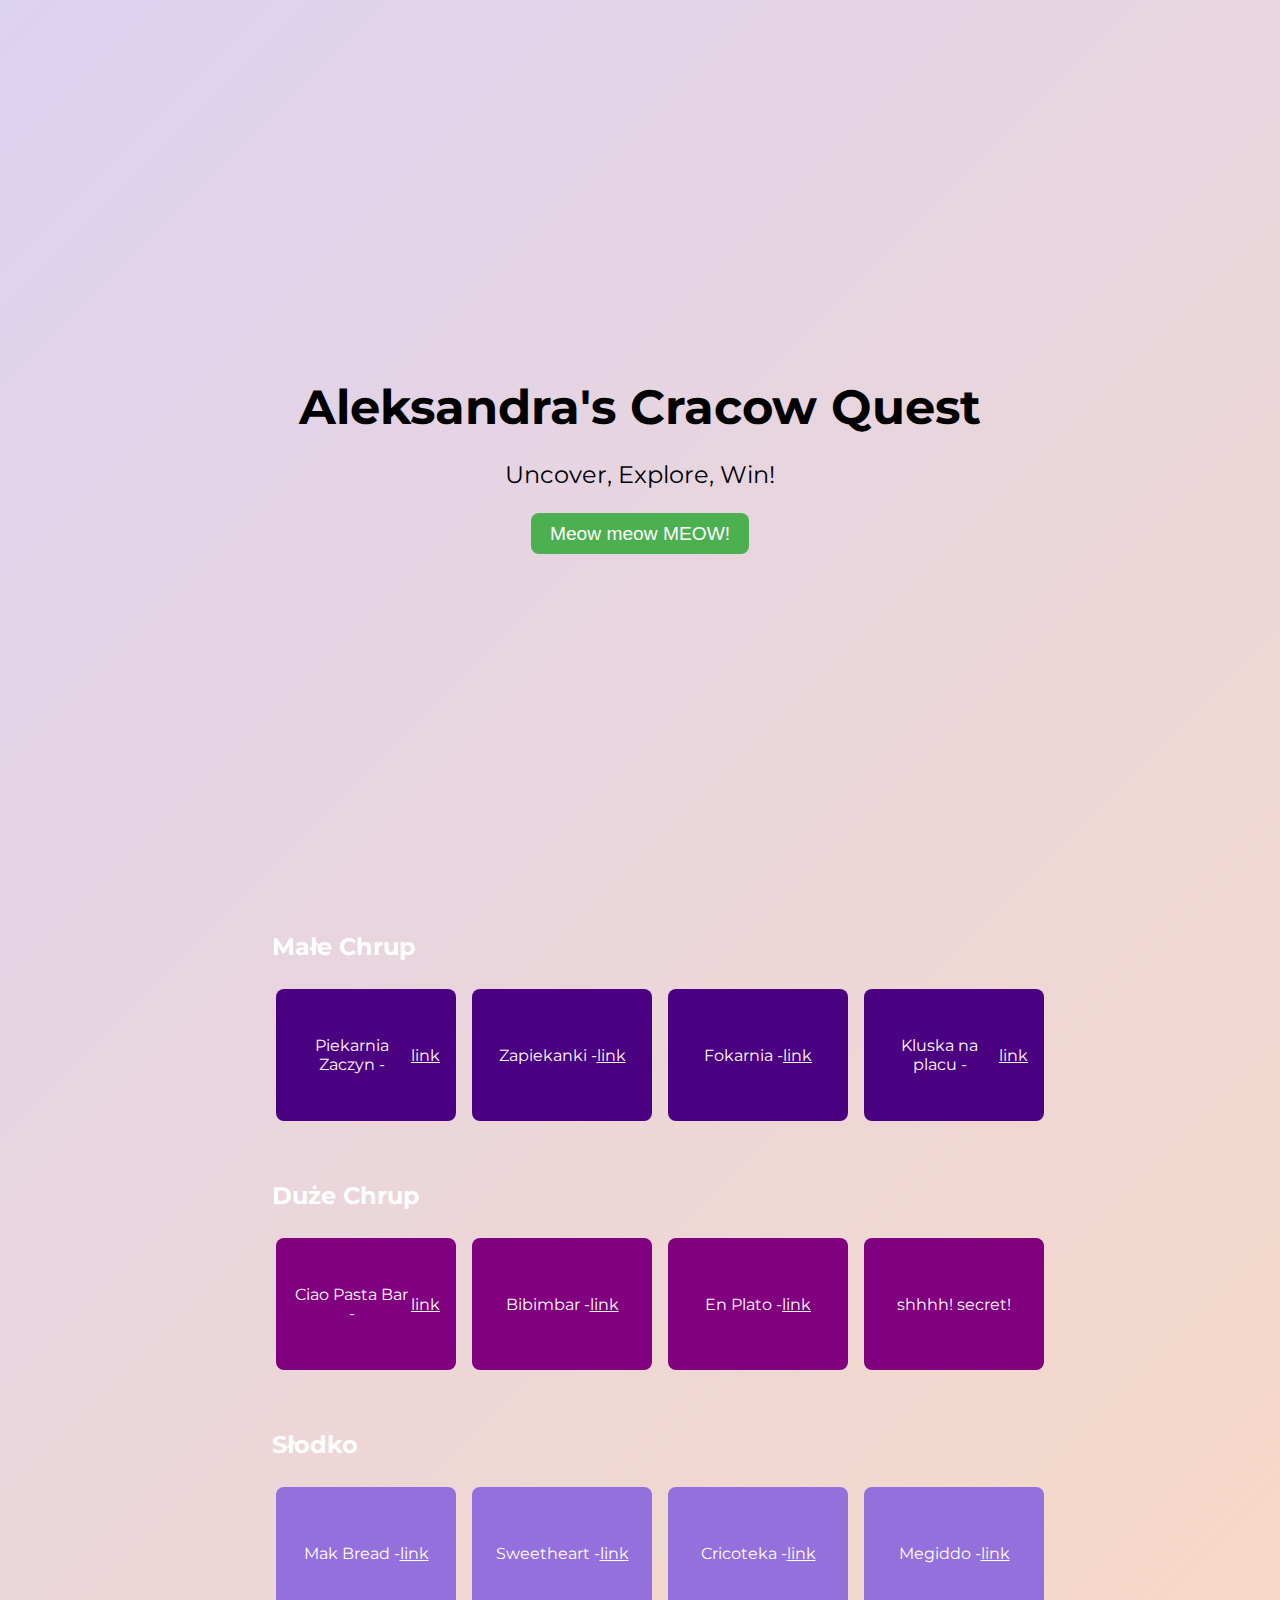
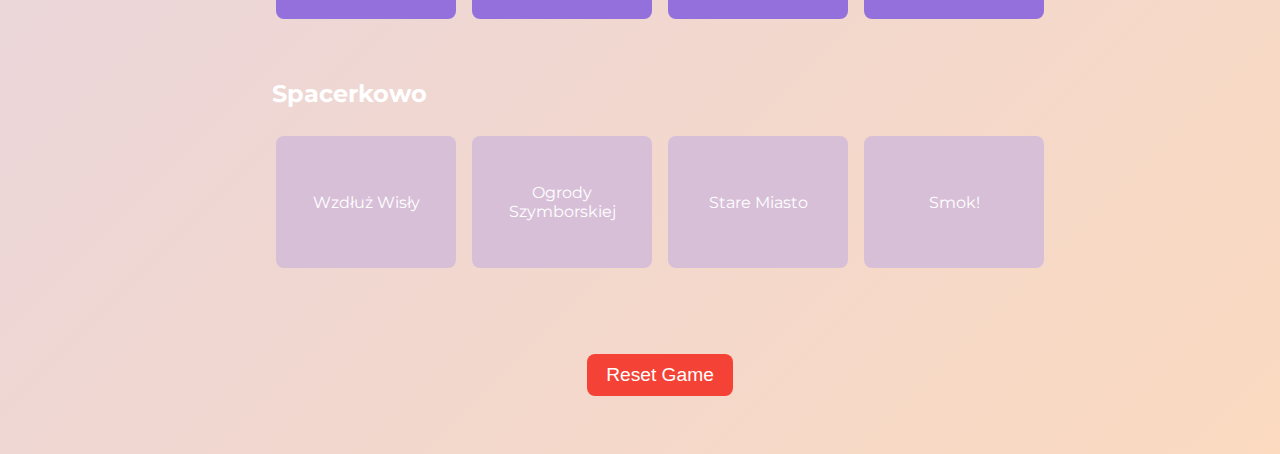
==== commit dcd9b80b: "Update index.html" ====
--- a/index.html
+++ b/index.html
@@ -69,96 +69,6 @@
         <button id="close-popup">Close</button>
     </div>
 
-    <script>
-        // Switch from landing page to game
-        document.getElementById('start-game').addEventListener('click', function () {
-            document.querySelector('.landing-page').style.display = 'none';
-            document.querySelector('.game-board').classList.remove('hidden');
-        });
-
-        // Placeholder for game logic and popup handling
-        let gridItems = document.querySelectorAll('.grid-item');
-        let gridState = Array(4).fill(null).map(() => Array(4).fill(false));
-        let prizesWon = 0;
-
-        const winMessages = [
-            "You won baby prize! Play more to find out what's the next prize",
-            "Whoa Lady! You rock! Ask Aleks for Your present!",
-            "Okey okey chill GIRL! Now Aleks will bankrupt",
-            "You won special kiss... Ask Aleks!"
-        ];
-
-        const meowSound = new Audio('cat-meow.wav');
-
-        gridItems.forEach(item => {
-            item.addEventListener('click', function () {
-                if (!item.classList.contains('clicked')) {
-                    item.classList.add('clicked');
-                    item.style.backgroundColor = "#4CAF50"; // Change color on click
-                    let row = parseInt(item.getAttribute('data-row'));
-                    let col = parseInt(item.getAttribute('data-col'));
-                    gridState[row][col] = true;
-                    meowSound.play(); // Play meow sound on click
-                    checkForWin();
-                }
-            });
-        });
-
-        function checkForWin() {
-            if (prizesWon < 4) {
-                if (checkRows() || checkCols() || checkDiagonals()) {
-                    showPopup(prizesWon);
-                    prizesWon++;
-                }
-            }
-        }
-
-        function checkRows() {
-            for (let i = 0; i < 4; i++) {
-                if (gridState[i].every(val => val === true)) {
-                    return true;
-                }
-            }
-            return false;
-        }
-
-        function checkCols() {
-            for (let col = 0; col < 4; col++) {
-                if (gridState.every(row => row[col] === true)) {
-                    return true;
-                }
-            }
-            return false;
-        }
-
-        function checkDiagonals() {
-            if (gridState[0][0] && gridState[1][1] && gridState[2][2] && gridState[3][3]) {
-                return true; // First diagonal
-            }
-            if (gridState[0][3] && gridState[1][2] && gridState[2][1] && gridState[3][0]) {
-                return true; // Second diagonal
-            }
-            return false;
-        }
-
-        function showPopup(winIndex) {
-            document.getElementById('popup-text').innerText = winMessages[winIndex];
-            document.getElementById('popup').classList.remove('hidden');
-        }
-
-        document.getElementById('close-popup').addEventListener('click', function () {
-            document.getElementById('popup').classList.add('hidden');
-        });
-
-        document.getElementById('reset-game').addEventListener('click', function () {
-            gridItems.forEach(item => {
-                item.classList.remove('clicked');
-                item.style.backgroundColor = "";
-            });
-            gridState = Array(4).fill(null).map(() => Array(4).fill(false));
-            prizesWon = 0;
-            document.getElementById('popup').classList.add('hidden');
-        });
-    </script>
+    <script src="scripts.js"></script>
 </body>
 </html>
--- a/styles.css
+++ b/styles.css
@@ -6,7 +6,7 @@
     background: linear-gradient(135deg, rgba(167, 142, 220, 0.4), rgba(244, 162, 97, 0.4)), 
                 url('https://angloville.com/wp-content/uploads/2023/05/1-1-1000x500.png') no-repeat center center;
     background-size: cover;
-    height: 100vh;
+    min-height: 100vh;
     width: 100vw;
     overflow: hidden;
 }
@@ -15,7 +15,7 @@
     display: flex;
     justify-content: center;
     align-items: center;
-    height: 100vh;
+    min-height: 100vh;
     width: 100vw;
     flex-direction: column;
 }
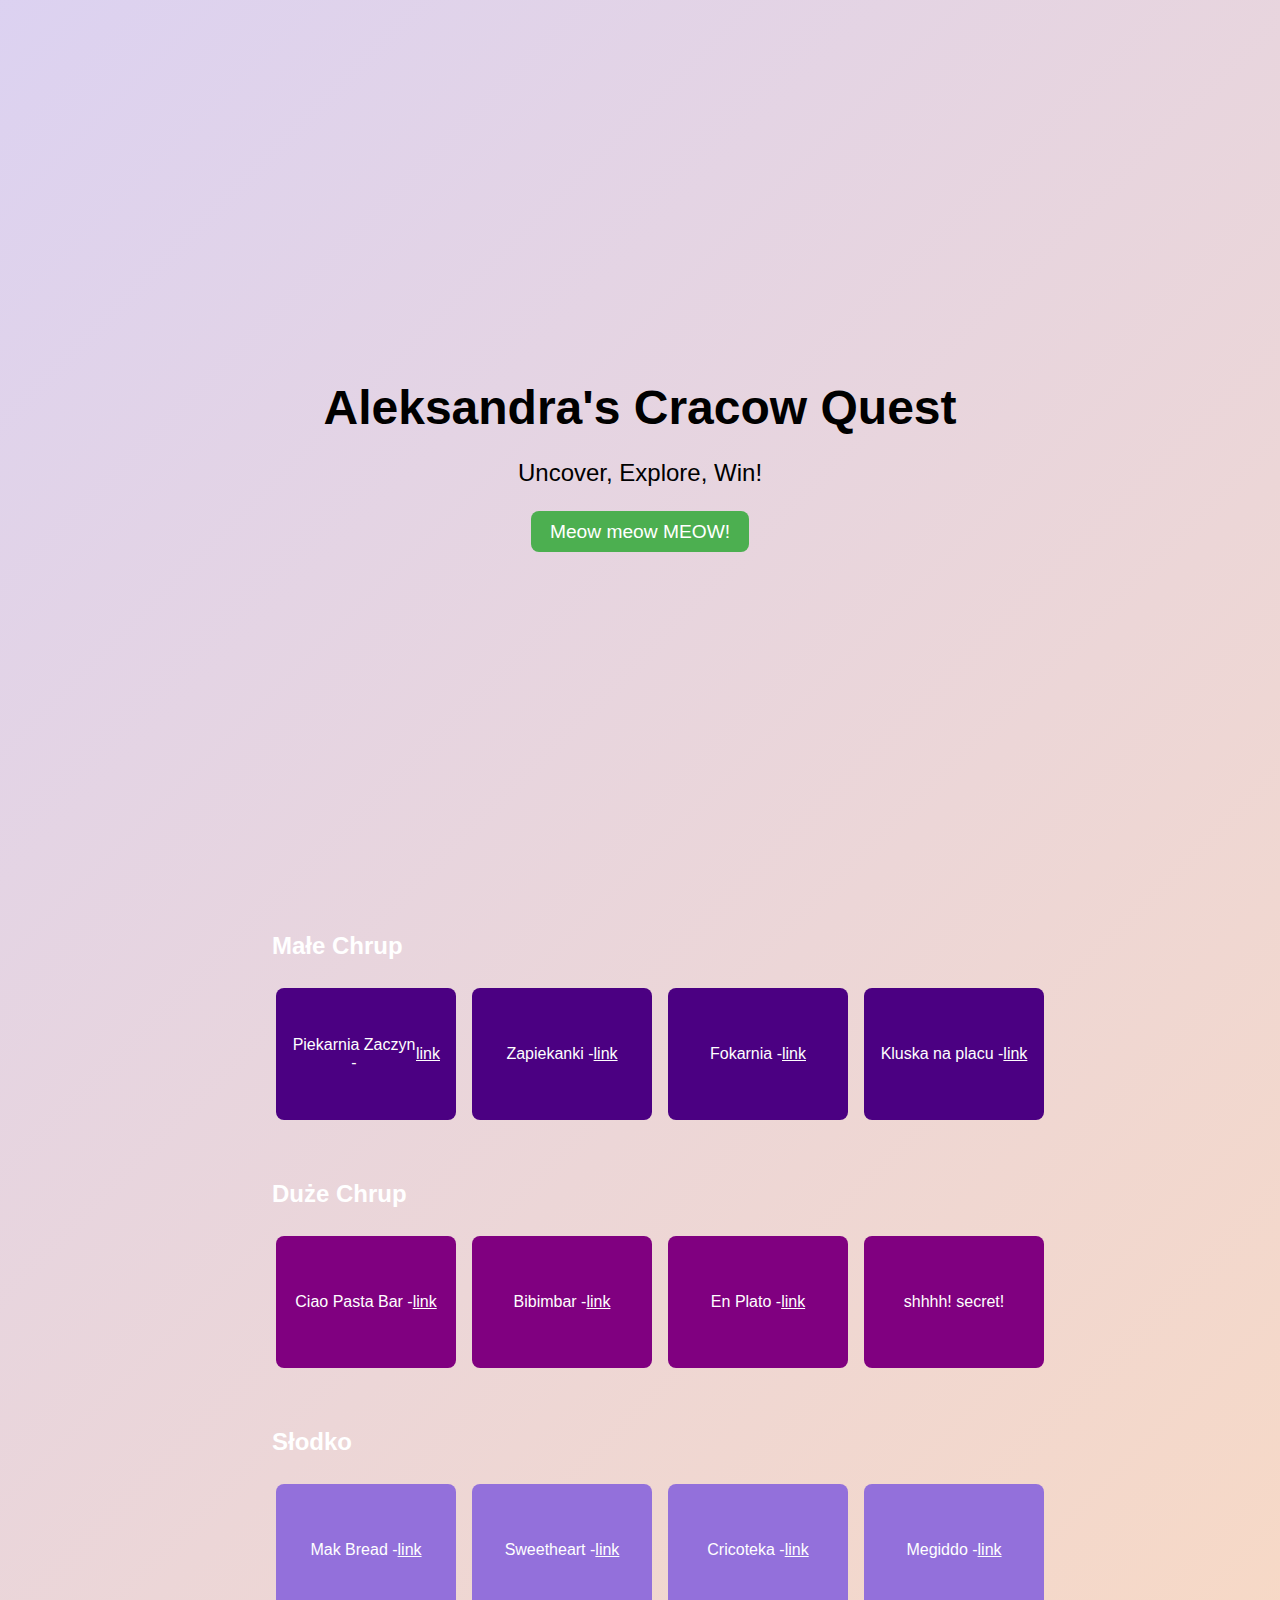
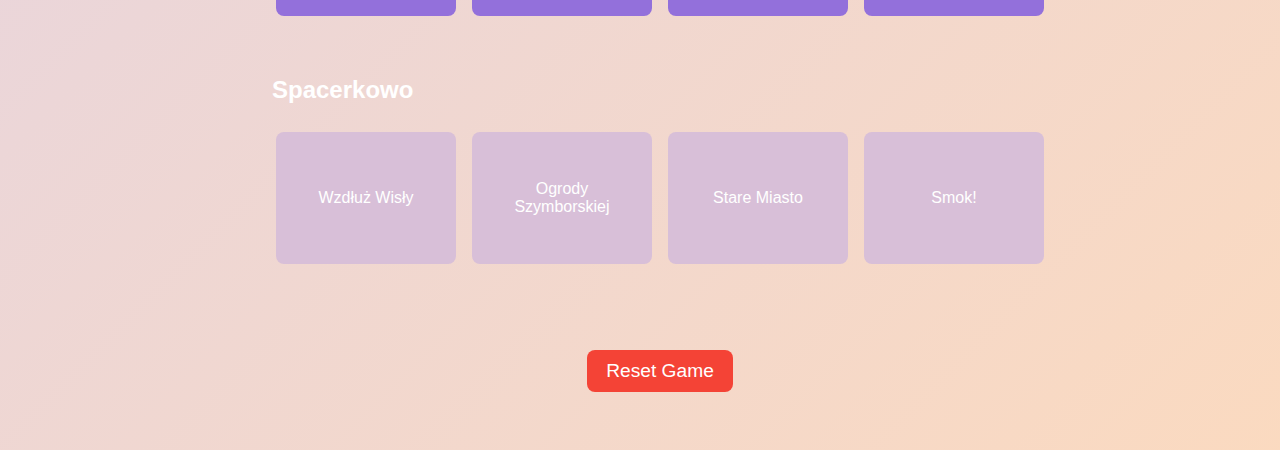
==== commit d7aabb70: "Update index.html" ====
--- a/index.html
+++ b/index.html
@@ -4,7 +4,7 @@
     <meta charset="UTF-8">
     <meta name="viewport" content="width=device-width, initial-scale=1.0">
     <title>Aleksandra's Cracow Quest</title>
-    <link href="https://fonts.googleapis.com/css2?family=Montserrat:wght@400;700&display=swap" rel="stylesheet">
+    <link href="https://fonts.googleapis.com/css2?family=Oranienbaum&display=swap" rel="stylesheet">
     <link rel="stylesheet" href="styles.css">
 </head>
 <body>
--- a/styles.css
+++ b/styles.css
@@ -8,7 +8,7 @@
     background-size: cover;
     min-height: 100vh;
     width: 100vw;
-    overflow: hidden;
+    overflow-x: hidden; /* Prevent horizontal overflow */
 }
 
 .landing-page, .game-board {
@@ -18,6 +18,7 @@
     min-height: 100vh;
     width: 100vw;
     flex-direction: column;
+    overflow-y: auto; /* Allow vertical scrolling */
 }
 
 /* Landing Page */
@@ -72,7 +73,6 @@
     flex-direction: column;
     justify-content: center;
     align-items: center;
-    height: auto;
     width: 100%;
     margin: 0 auto;
     padding: 20px;
